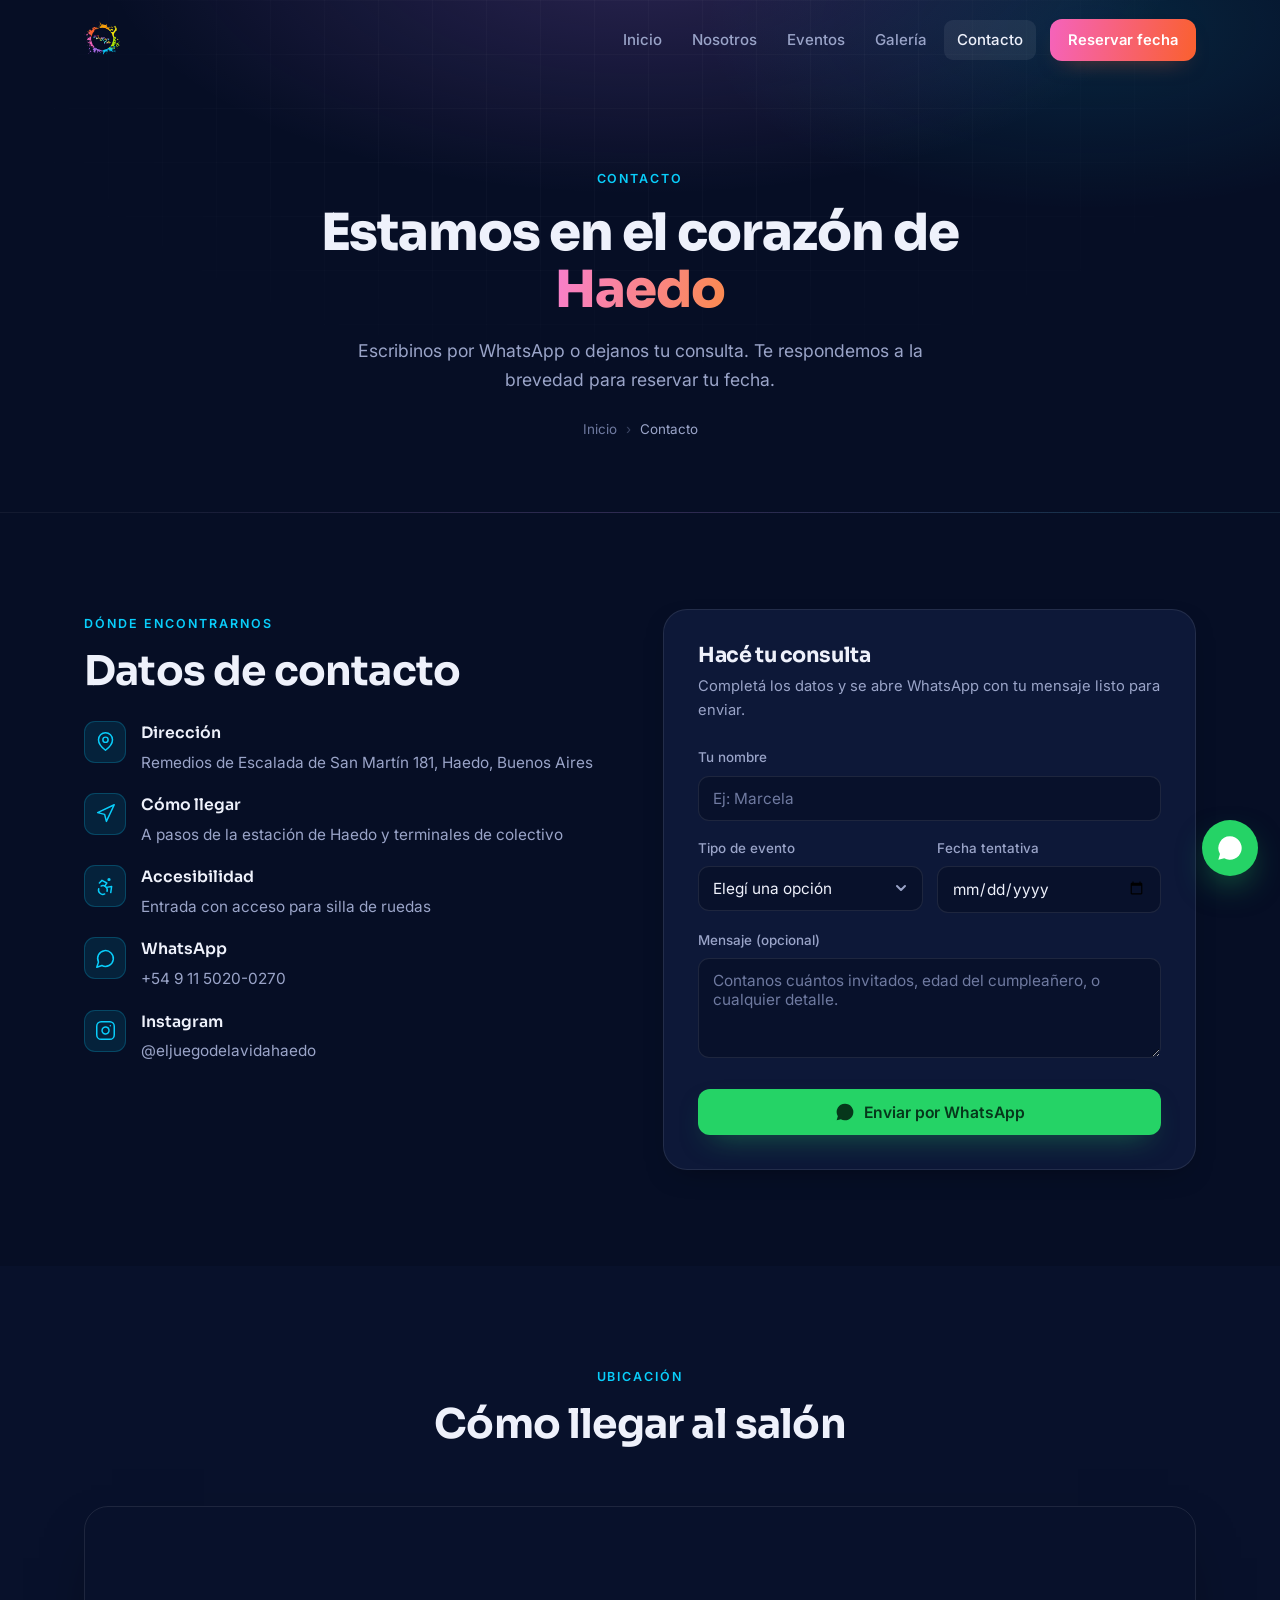
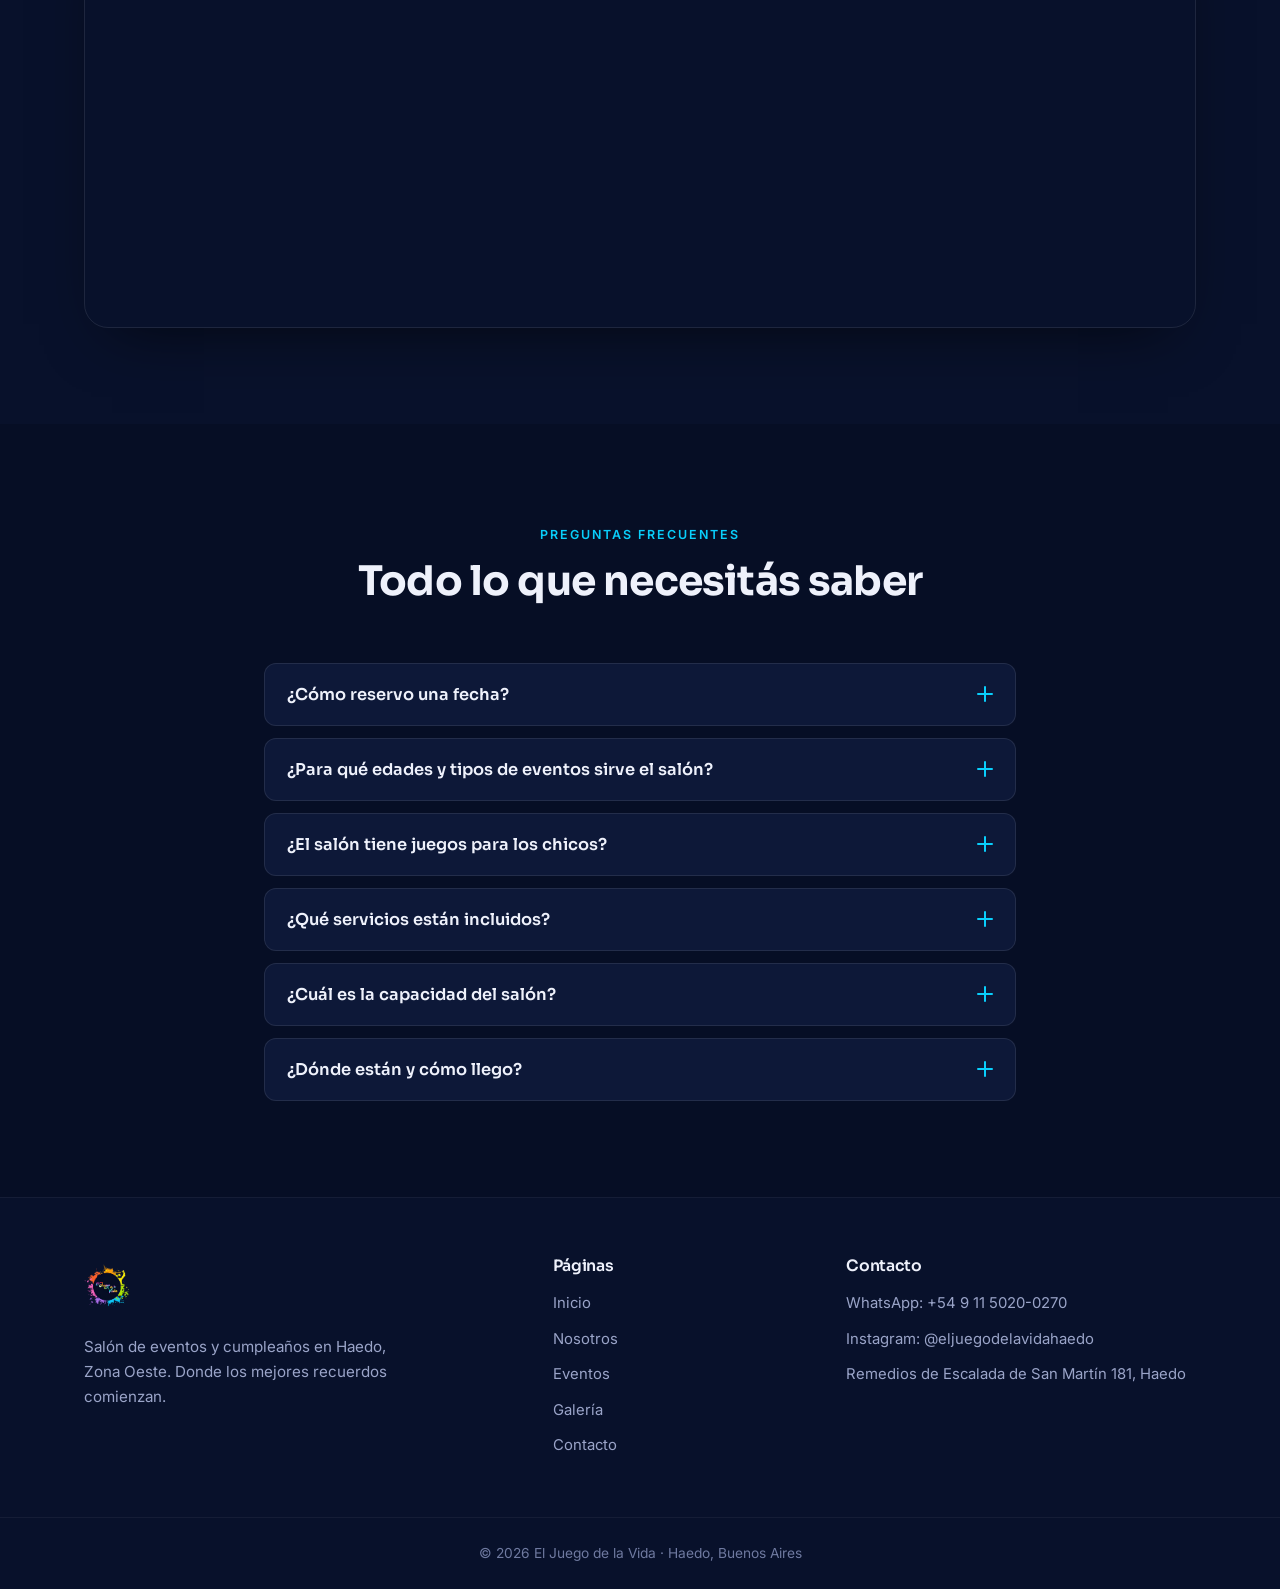
==== contacto.html @ a6a1ab63 "Convierte la landing en sitio multipagina (5 paginas) - index.html: Inicio con hero + teasers que en" ====
<!DOCTYPE html>
<html lang="es">
<head>
  <meta charset="UTF-8" />
  <meta name="viewport" content="width=device-width, initial-scale=1.0" />
  <title>Contacto y Ubicación | El Juego de la Vida — Haedo</title>

  <meta name="description" content="Contactá a El Juego de la Vida: Remedios de Escalada de San Martín 181, Haedo. Escribinos por WhatsApp al +54 9 11 5020-0270 y reservá tu fecha." />
  <meta name="robots" content="index, follow" />
  <meta name="theme-color" content="#060e25" />
  <link rel="canonical" href="https://eljuegodelavidahaedo.vercel.app/contacto.html" />

  <meta property="og:type" content="website" />
  <meta property="og:title" content="Contacto y Ubicación | El Juego de la Vida" />
  <meta property="og:description" content="Estamos en el corazón de Haedo. Escribinos por WhatsApp y reservá tu fecha." />
  <meta property="og:image" content="https://eljuegodelavidahaedo.vercel.app/assets/img/fiesta-oso-rosa.jpg" />
  <meta property="og:url" content="https://eljuegodelavidahaedo.vercel.app/contacto.html" />
  <meta property="og:locale" content="es_AR" />
  <meta property="og:site_name" content="El Juego de la Vida" />
  <meta name="twitter:card" content="summary_large_image" />

  <link rel="icon" type="image/png" href="assets/logo/logo.png" />
  <link rel="apple-touch-icon" href="assets/logo/logo.png" />

  <link rel="preconnect" href="https://fonts.googleapis.com" />
  <link rel="preconnect" href="https://fonts.gstatic.com" crossorigin />
  <link href="https://fonts.googleapis.com/css2?family=Sora:wght@500;600;700;800&family=Inter:wght@400;500;600;700&display=swap" rel="stylesheet" />

  <link rel="stylesheet" href="css/style.css" />
</head>
<body>

  <!-- ===== HEADER ===== -->
  <header class="site-header" id="header">
    <div class="container nav-wrap">
      <a href="index.html" class="brand" aria-label="El Juego de la Vida - Inicio">
        <img src="assets/logo/logo.png" alt="Logo El Juego de la Vida" class="brand-logo" />
      </a>
      <nav class="nav" id="nav" aria-label="Navegación principal">
        <a href="index.html" class="nav-link">Inicio</a>
        <a href="nosotros.html" class="nav-link">Nosotros</a>
        <a href="eventos.html" class="nav-link">Eventos</a>
        <a href="galeria.html" class="nav-link">Galería</a>
        <a href="contacto.html" class="nav-link active">Contacto</a>
        <a href="https://wa.me/5491150200270?text=Hola!%20Quiero%20consultar%20por%20una%20fecha%20en%20El%20Juego%20de%20la%20Vida"
           class="btn btn-nav" target="_blank" rel="noopener">Reservar fecha</a>
      </nav>
      <button class="nav-toggle" id="navToggle" aria-label="Abrir menú" aria-expanded="false">
        <span></span><span></span><span></span>
      </button>
    </div>
  </header>

  <!-- ===== PAGE HERO ===== -->
  <section class="page-hero">
    <div class="page-hero-inner reveal">
      <span class="section-eyebrow">Contacto</span>
      <h1>Estamos en el corazón de <span class="grad-text">Haedo</span></h1>
      <p>Escribinos por WhatsApp o dejanos tu consulta. Te respondemos a la brevedad para reservar tu fecha.</p>
      <nav class="breadcrumb" aria-label="Migas de pan">
        <a href="index.html">Inicio</a><span class="sep">›</span><span class="current">Contacto</span>
      </nav>
    </div>
  </section>

  <!-- ===== CONTACTO: INFO + FORM ===== -->
  <section class="section">
    <div class="container contact-grid">
      <div class="contact-info reveal">
        <span class="section-eyebrow">Dónde encontrarnos</span>
        <h2 class="section-title">Datos de contacto</h2>
        <ul class="loc-list" style="margin-top:26px;">
          <li>
            <span class="loc-ic"><svg viewBox="0 0 24 24" fill="none" stroke="currentColor" stroke-width="1.7" stroke-linecap="round" stroke-linejoin="round" aria-hidden="true"><path d="M20 10c0 6-8 12-8 12s-8-6-8-12a8 8 0 0 1 16 0Z"/><circle cx="12" cy="10" r="3"/></svg></span>
            <div><strong>Dirección</strong>Remedios de Escalada de San Martín 181, Haedo, Buenos Aires</div>
          </li>
          <li>
            <span class="loc-ic"><svg viewBox="0 0 24 24" fill="none" stroke="currentColor" stroke-width="1.7" stroke-linecap="round" stroke-linejoin="round" aria-hidden="true"><path d="M3 11 22 2l-9 19-2-8-8-2z"/></svg></span>
            <div><strong>Cómo llegar</strong>A pasos de la estación de Haedo y terminales de colectivo</div>
          </li>
          <li>
            <span class="loc-ic"><svg viewBox="0 0 24 24" fill="none" stroke="currentColor" stroke-width="1.7" stroke-linecap="round" stroke-linejoin="round" aria-hidden="true"><circle cx="16" cy="4" r="1"/><path d="m18 19 1-7-6 1"/><path d="m5 8 3-3 5.5 3-2.36 3.5"/><path d="M4.24 14.5a5 5 0 0 0 6.88 6M13.76 17.5a5 5 0 0 0-6.88-6"/></svg></span>
            <div><strong>Accesibilidad</strong>Entrada con acceso para silla de ruedas</div>
          </li>
          <li>
            <span class="loc-ic"><svg viewBox="0 0 24 24" fill="none" stroke="currentColor" stroke-width="1.7" stroke-linecap="round" stroke-linejoin="round" aria-hidden="true"><path d="M7.9 20A9 9 0 1 0 4 16.1L2 22Z"/></svg></span>
            <div><strong>WhatsApp</strong><a href="https://wa.me/5491150200270" target="_blank" rel="noopener" style="color:inherit;">+54 9 11 5020-0270</a></div>
          </li>
          <li>
            <span class="loc-ic"><svg viewBox="0 0 24 24" fill="none" stroke="currentColor" stroke-width="1.7" stroke-linecap="round" stroke-linejoin="round" aria-hidden="true"><rect width="20" height="20" x="2" y="2" rx="5"/><path d="M16 11.37A4 4 0 1 1 12.63 8 4 4 0 0 1 16 11.37z"/><line x1="17.5" x2="17.51" y1="6.5" y2="6.5"/></svg></span>
            <div><strong>Instagram</strong><a href="https://www.instagram.com/eljuegodelavidahaedo/" target="_blank" rel="noopener" style="color:inherit;">@eljuegodelavidahaedo</a></div>
          </li>
        </ul>
      </div>

      <div class="reveal" data-delay="120">
        <form class="contact-form" id="quickForm">
          <h3>Hacé tu consulta</h3>
          <p class="form-note">Completá los datos y se abre WhatsApp con tu mensaje listo para enviar.</p>
          <div class="field">
            <label for="cf-nombre">Tu nombre</label>
            <input type="text" id="cf-nombre" name="nombre" placeholder="Ej: Marcela" autocomplete="name" />
          </div>
          <div class="field-row">
            <div class="field">
              <label for="cf-evento">Tipo de evento</label>
              <select id="cf-evento" name="evento">
                <option value="">Elegí una opción</option>
                <option>Cumpleaños infantil</option>
                <option>Fiesta pre-adolescente</option>
                <option>15 / 18 años</option>
                <option>Bautismo / Comunión</option>
                <option>Cumple décadas / adultos</option>
                <option>Egresaditos / Despedida</option>
                <option>Casamiento / Agasajo</option>
                <option>Evento empresarial</option>
                <option>Otro</option>
              </select>
            </div>
            <div class="field">
              <label for="cf-fecha">Fecha tentativa</label>
              <input type="date" id="cf-fecha" name="fecha" />
            </div>
          </div>
          <div class="field">
            <label for="cf-msg">Mensaje (opcional)</label>
            <textarea id="cf-msg" name="mensaje" placeholder="Contanos cuántos invitados, edad del cumpleañero, o cualquier detalle."></textarea>
          </div>
          <button type="submit" class="btn btn-whatsapp">
            <svg viewBox="0 0 24 24" width="20" height="20" fill="currentColor" aria-hidden="true"><path d="M17.47 14.38c-.3-.15-1.75-.86-2.02-.96-.27-.1-.47-.15-.66.15-.2.3-.76.96-.93 1.16-.17.2-.34.22-.64.07-.3-.15-1.25-.46-2.38-1.47-.88-.78-1.47-1.75-1.64-2.05-.17-.3-.02-.46.13-.61.13-.13.3-.34.45-.51.15-.17.2-.3.3-.5.1-.2.05-.37-.02-.52-.08-.15-.66-1.6-.91-2.19-.24-.57-.48-.5-.66-.5-.17 0-.37-.02-.56-.02s-.52.07-.79.37c-.27.3-1.04 1.02-1.04 2.48s1.07 2.88 1.22 3.08c.15.2 2.1 3.2 5.08 4.49.71.31 1.26.49 1.69.62.71.23 1.36.2 1.87.12.57-.08 1.75-.71 2-1.4.25-.69.25-1.28.17-1.4-.07-.13-.27-.2-.57-.35zM12 2a10 10 0 0 0-8.6 15.06L2 22l5.05-1.32A10 10 0 1 0 12 2z"/></svg>
            Enviar por WhatsApp
          </button>
        </form>
      </div>
    </div>
  </section>

  <!-- ===== MAPA ===== -->
  <section class="section section-alt">
    <div class="container">
      <div class="section-head reveal">
        <span class="section-eyebrow">Ubicación</span>
        <h2 class="section-title">Cómo llegar al salón</h2>
      </div>
      <div class="loc-map reveal" data-delay="120">
        <iframe
          title="Ubicación de El Juego de la Vida en Haedo"
          src="https://www.google.com/maps?q=Remedios%20de%20Escalada%20de%20San%20Mart%C3%ADn%20181%2C%20Haedo%2C%20Buenos%20Aires&output=embed"
          loading="lazy" referrerpolicy="no-referrer-when-downgrade" allowfullscreen></iframe>
      </div>
    </div>
  </section>

  <!-- ===== FAQ ===== -->
  <section class="section" id="faq">
    <div class="container faq-wrap">
      <div class="section-head reveal">
        <span class="section-eyebrow">Preguntas frecuentes</span>
        <h2 class="section-title">Todo lo que necesitás saber</h2>
      </div>

      <div class="faq-list">
        <div class="faq-item reveal">
          <button class="faq-q" aria-expanded="false"><span>¿Cómo reservo una fecha?</span><i></i></button>
          <div class="faq-a"><p>Es muy simple: escribinos por WhatsApp y te contamos la disponibilidad. Apenas elegís la fecha, la dejamos reservada para tu evento.</p></div>
        </div>
        <div class="faq-item reveal">
          <button class="faq-q" aria-expanded="false"><span>¿Para qué edades y tipos de eventos sirve el salón?</span><i></i></button>
          <div class="faq-a"><p>Hacemos cumpleaños infantiles, fiestas pre-adolescentes, 15 y 18 años, bautismos, comuniones, cumple décadas, agasajos, despedidas, egresaditos, casamientos y hasta reuniones empresariales. Hay un festejo para cada edad.</p></div>
        </div>
        <div class="faq-item reveal">
          <button class="faq-q" aria-expanded="false"><span>¿El salón tiene juegos para los chicos?</span><i></i></button>
          <div class="faq-a"><p>¡Sí! Contamos con un espacio ambientado con luces y juegos para que los chicos se diviertan durante todo el festejo.</p></div>
        </div>
        <div class="faq-item reveal">
          <button class="faq-q" aria-expanded="false"><span>¿Qué servicios están incluidos?</span><i></i></button>
          <div class="faq-a"><p>El salón ambientado, el espacio de juegos y la atención de nuestro equipo durante el evento. Para conocer los detalles y opciones de cada festejo, consultanos por WhatsApp y armamos una propuesta a tu medida.</p></div>
        </div>
        <div class="faq-item reveal">
          <button class="faq-q" aria-expanded="false"><span>¿Cuál es la capacidad del salón?</span><i></i></button>
          <div class="faq-a"><p>Tenemos espacio para distintos tamaños de evento, desde festejos íntimos hasta celebraciones más grandes. Contanos cuántos invitados pensás y te confirmamos la mejor opción.</p></div>
        </div>
        <div class="faq-item reveal">
          <button class="faq-q" aria-expanded="false"><span>¿Dónde están y cómo llego?</span><i></i></button>
          <div class="faq-a"><p>Estamos en Remedios de Escalada de San Martín 181, Haedo. A pocas cuadras de la estación de tren y terminales de colectivo, con acceso para silla de ruedas.</p></div>
        </div>
      </div>
    </div>
  </section>

  <!-- ===== FOOTER ===== -->
  <footer class="site-footer">
    <div class="container footer-grid">
      <div class="footer-brand">
        <img src="assets/logo/logo.png" alt="El Juego de la Vida" />
        <p>Salón de eventos y cumpleaños en Haedo, Zona Oeste. Donde los mejores recuerdos comienzan.</p>
      </div>
      <div class="footer-col">
        <h4>Páginas</h4>
        <a href="index.html">Inicio</a>
        <a href="nosotros.html">Nosotros</a>
        <a href="eventos.html">Eventos</a>
        <a href="galeria.html">Galería</a>
        <a href="contacto.html">Contacto</a>
      </div>
      <div class="footer-col">
        <h4>Contacto</h4>
        <a href="https://wa.me/5491150200270" target="_blank" rel="noopener">WhatsApp: +54 9 11 5020-0270</a>
        <a href="https://www.instagram.com/eljuegodelavidahaedo/" target="_blank" rel="noopener">Instagram: @eljuegodelavidahaedo</a>
        <span>Remedios de Escalada de San Martín 181, Haedo</span>
      </div>
    </div>
    <div class="footer-bottom">
      <p>© <span id="year"></span> El Juego de la Vida · Haedo, Buenos Aires</p>
    </div>
  </footer>

  <a href="https://wa.me/5491150200270?text=Hola!%20Quiero%20consultar%20por%20El%20Juego%20de%20la%20Vida"
     class="wa-float" target="_blank" rel="noopener" aria-label="Chatear por WhatsApp">
    <svg viewBox="0 0 24 24" width="28" height="28" fill="currentColor" aria-hidden="true"><path d="M17.47 14.38c-.3-.15-1.75-.86-2.02-.96-.27-.1-.47-.15-.66.15-.2.3-.76.96-.93 1.16-.17.2-.34.22-.64.07-.3-.15-1.25-.46-2.38-1.47-.88-.78-1.47-1.75-1.64-2.05-.17-.3-.02-.46.13-.61.13-.13.3-.34.45-.51.15-.17.2-.3.3-.5.1-.2.05-.37-.02-.52-.08-.15-.66-1.6-.91-2.19-.24-.57-.48-.5-.66-.5-.17 0-.37-.02-.56-.02s-.52.07-.79.37c-.27.3-1.04 1.02-1.04 2.48s1.07 2.88 1.22 3.08c.15.2 2.1 3.2 5.08 4.49.71.31 1.26.49 1.69.62.71.23 1.36.2 1.87.12.57-.08 1.75-.71 2-1.4.25-.69.25-1.28.17-1.4-.07-.13-.27-.2-.57-.35zM12 2a10 10 0 0 0-8.6 15.06L2 22l5.05-1.32A10 10 0 1 0 12 2z"/></svg>
  </a>

  <div class="sticky-cta">
    <a href="https://wa.me/5491150200270?text=Hola!%20Quiero%20consultar%20por%20una%20fecha" class="btn btn-outline" target="_blank" rel="noopener">Consultar</a>
    <a href="https://wa.me/5491150200270?text=Hola!%20Quiero%20reservar%20una%20fecha" class="btn btn-primary" target="_blank" rel="noopener">Reservar fecha</a>
  </div>

  <script src="js/script.js"></script>
</body>
</html>
---- css/style.css ----
/* ===================================================================
   EL JUEGO DE LA VIDA — Salón de Eventos Haedo
   Design system: dark premium · acentos de color con criterio
   Tipografía: Sora (titulares) + Inter (texto)
   =================================================================== */

:root {
  /* Base */
  --bg:        #060e25;
  --bg-2:      #08112b;
  --bg-3:      #0b1736;
  --surface:   #0d1838;
  --surface-2: #111f44;
  --line:      rgba(255,255,255,.09);
  --line-2:    rgba(255,255,255,.05);

  /* Accents (paleta de marca) */
  --purple: #ab6fea;
  --orange: #fa602e;
  --cyan:   #09cefb;
  --yellow: #f3e418;
  --pink:   #f563bc;
  --green:  #a4e603;

  /* Text */
  --text:    #eef1fb;
  --muted:   #9aa4c8;
  --muted-2: #6f7aa0;

  /* Gradientes (usados con criterio, sólo en acentos clave) */
  --grad-primary: linear-gradient(100deg, #f563bc 0%, #fa602e 100%);
  --grad-text:    linear-gradient(100deg, #f87fce, #fa8a4e);
  --grad-cool:    linear-gradient(135deg, #1a2a5e, #0d1838);

  --radius:    16px;
  --radius-lg: 24px;
  --radius-sm: 12px;
  --shadow:    0 24px 60px -28px rgba(0,0,0,.7);
  --shadow-sm: 0 10px 30px -16px rgba(0,0,0,.55);
  --maxw: 1160px;
  --ease: cubic-bezier(.16,1,.3,1);

  --font-head: "Sora", system-ui, sans-serif;
  --font-body: "Inter", system-ui, -apple-system, sans-serif;
}

* { margin:0; padding:0; box-sizing:border-box; }

html { scroll-behavior:smooth; scroll-padding-top:84px; -webkit-text-size-adjust:100%; }

body {
  font-family: var(--font-body);
  background: var(--bg);
  color: var(--text);
  line-height: 1.65;
  overflow-x: hidden;
  -webkit-font-smoothing: antialiased;
  text-rendering: optimizeLegibility;
}

img { max-width:100%; display:block; }
a { text-decoration:none; color:inherit; }
ul { list-style:none; }
svg { display:block; }

.container { width:100%; max-width:var(--maxw); margin:0 auto; padding:0 24px; }

/* ---------- Typography ---------- */
h1,h2,h3,h4 { font-family: var(--font-head); line-height:1.12; font-weight:700; letter-spacing:-.02em; }

.grad-text {
  background: var(--grad-text);
  -webkit-background-clip: text;
  background-clip: text;
  -webkit-text-fill-color: transparent;
  color: transparent;
}

.section-title { font-size: clamp(1.7rem, 4vw, 2.55rem); font-weight:700; }
.section-eyebrow {
  display:inline-block;
  font-weight:600; font-size:.78rem; letter-spacing:.16em; text-transform:uppercase;
  color: var(--cyan);
  margin-bottom:14px;
}
.section-lead { color:var(--muted); max-width:580px; margin:16px auto 0; font-size:1.05rem; }

/* Iconos genéricos */
.ico { width:19px; height:19px; }

/* ---------- Buttons ---------- */
.btn {
  display:inline-flex; align-items:center; justify-content:center; gap:9px;
  font-family:var(--font-body); font-weight:600; font-size:.98rem;
  padding:13px 24px; border-radius:12px; border:none; cursor:pointer;
  transition: transform .35s var(--ease), box-shadow .35s var(--ease), background .3s, border-color .3s, color .3s;
  white-space:nowrap;
}
.btn:active { transform: translateY(0) scale(.985); }

.btn-primary {
  background: var(--grad-primary);
  color:#fff; font-weight:600;
  box-shadow: 0 12px 30px -12px rgba(250,96,46,.55);
}
.btn-primary:hover { transform: translateY(-3px); box-shadow: 0 18px 40px -12px rgba(250,96,46,.65); }

.btn-whatsapp {
  background:#25D366; color:#06371b; font-weight:600;
  box-shadow: 0 12px 30px -14px rgba(37,211,102,.55);
}
.btn-whatsapp:hover { transform: translateY(-3px); box-shadow:0 18px 40px -12px rgba(37,211,102,.6); }

.btn-outline {
  background: rgba(255,255,255,.03); color:var(--text);
  border:1px solid var(--line);
}
.btn-outline:hover { border-color:var(--cyan); color:var(--cyan); }

.btn-nav { padding:9px 18px; background:var(--grad-primary); color:#fff; font-weight:600; font-size:.92rem; box-shadow:0 10px 24px -14px rgba(250,96,46,.6); }
.btn-nav:hover { transform: translateY(-2px); }
.btn-lg { padding:16px 32px; font-size:1.05rem; border-radius:13px; }
.btn-sm { padding:10px 18px; font-size:.88rem; }

/* ---------- Header ---------- */
.site-header {
  position:fixed; top:0; left:0; right:0; z-index:100;
  transition: background .4s var(--ease), box-shadow .4s var(--ease), border-color .4s, padding .4s var(--ease);
  padding:16px 0;
  border-bottom:1px solid transparent;
}
.site-header.scrolled {
  background: rgba(6,14,37,.78);
  backdrop-filter: blur(16px);
  -webkit-backdrop-filter: blur(16px);
  box-shadow: 0 8px 30px -16px rgba(0,0,0,.6);
  border-bottom:1px solid var(--line-2);
  padding:11px 0;
}
.nav-wrap { display:flex; align-items:center; justify-content:space-between; gap:20px; }
.brand-logo { height:48px; width:auto; transition: transform .4s var(--ease); }
.brand:hover .brand-logo { transform: scale(1.04); }

.nav { display:flex; align-items:center; gap:4px; }
.nav-link {
  padding:8px 13px; font-weight:500; font-size:.94rem; color:var(--muted);
  border-radius:9px; transition: color .25s, background .25s;
}
.nav-link:hover { color:var(--text); background: rgba(255,255,255,.05); }
.nav .btn-nav { margin-left:10px; }

.nav-toggle { display:none; flex-direction:column; gap:5px; background:none; border:none; cursor:pointer; padding:8px; z-index:120; }
.nav-toggle span { width:25px; height:2.5px; background:var(--text); border-radius:3px; transition:.35s var(--ease); }
.nav-toggle.active span:nth-child(1){ transform:translateY(7.5px) rotate(45deg); }
.nav-toggle.active span:nth-child(2){ opacity:0; }
.nav-toggle.active span:nth-child(3){ transform:translateY(-7.5px) rotate(-45deg); }

/* ---------- Hero ---------- */
.hero { position:relative; padding:150px 0 90px; overflow:hidden; }
.hero-bg { position:absolute; inset:0; z-index:0; pointer-events:none; }

.orb { position:absolute; border-radius:50%; filter:blur(90px); }
.orb-1 { width:480px; height:480px; background:rgba(171,111,234,.30); top:-120px; left:-120px; }
.orb-2 { width:420px; height:420px; background:rgba(9,206,251,.20); bottom:-160px; right:-100px; }
.orb-3 { width:340px; height:340px; background:rgba(245,99,188,.14); top:34%; right:32%; }
.hero-grid {
  position:absolute; inset:0;
  background-image:
    linear-gradient(rgba(255,255,255,.025) 1px, transparent 1px),
    linear-gradient(90deg, rgba(255,255,255,.025) 1px, transparent 1px);
  background-size: 54px 54px;
  mask-image: radial-gradient(ellipse 80% 70% at 50% 35%, #000 40%, transparent 78%);
  -webkit-mask-image: radial-gradient(ellipse 80% 70% at 50% 35%, #000 40%, transparent 78%);
}

.hero-inner {
  position:relative; z-index:1;
  display:grid; grid-template-columns: 1.05fr .95fr; gap:54px; align-items:center;
}
.eyebrow {
  display:inline-flex; align-items:center; gap:9px; padding:7px 15px; border-radius:999px;
  background: rgba(255,255,255,.04); border:1px solid var(--line);
  font-size:.82rem; font-weight:500; color:var(--muted); margin-bottom:26px;
}
.eyebrow .dot { width:7px; height:7px; border-radius:50%; background:var(--green); box-shadow:0 0 10px var(--green); }
.hero-title { font-size: clamp(2.4rem, 5.6vw, 3.85rem); font-weight:800; line-height:1.06; }
.hero-sub { color:var(--muted); font-size:1.1rem; margin:24px 0 34px; max-width:500px; }

.hero-cta { display:flex; flex-wrap:wrap; gap:13px; }
.hero-cta.center { justify-content:center; }

.trust-row { display:flex; align-items:center; gap:22px; margin-top:40px; }
.trust-row li:not(.trust-sep) { display:flex; flex-direction:column; line-height:1.25; }
.trust-row strong { font-family:var(--font-head); font-weight:700; font-size:1.25rem; color:var(--text); }
.trust-row span { font-size:.82rem; color:var(--muted-2); }
.trust-sep { width:1px; height:30px; background:var(--line); }

/* Hero media */
.hero-media { position:relative; }
.hero-card {
  position:relative; border-radius:var(--radius-lg); overflow:hidden;
  border:1px solid var(--line);
  box-shadow: 0 40px 80px -30px rgba(0,0,0,.8), 0 0 0 1px rgba(255,255,255,.02);
}
.hero-card img { width:100%; height:520px; object-fit:cover; }
.hero-card::after {
  content:""; position:absolute; inset:0;
  background: linear-gradient(to top, rgba(6,14,37,.82) 2%, rgba(6,14,37,.15) 30%, transparent 55%);
}
.hero-rating {
  position:absolute; bottom:18px; left:18px; right:18px; z-index:2;
  display:flex; flex-direction:column; gap:6px;
  background: rgba(11,23,54,.55); backdrop-filter:blur(12px); -webkit-backdrop-filter:blur(12px);
  border:1px solid rgba(255,255,255,.12); border-radius:14px; padding:13px 16px;
}
.hero-stars { display:flex; gap:3px; }
.hero-stars svg { width:16px; height:16px; color:var(--yellow); }
.hero-rating span { font-size:.85rem; font-weight:500; color:var(--text); }

.scroll-cue {
  position:absolute; bottom:26px; left:50%; transform:translateX(-50%); z-index:2;
  width:24px; height:40px; border:1.5px solid var(--line); border-radius:14px;
  display:flex; justify-content:center; padding-top:7px;
}
.scroll-cue span { width:3px; height:8px; background:var(--cyan); border-radius:3px; animation: scrolldot 1.8s var(--ease) infinite; }
@keyframes scrolldot { 0%{ transform:translateY(0); opacity:1;} 70%{ transform:translateY(13px); opacity:0;} 100%{opacity:0;} }

/* ---------- Marquee ---------- */
.marquee { overflow:hidden; padding:18px 0; background:var(--bg-2); border-block:1px solid var(--line-2); }
.marquee-track { display:flex; white-space:nowrap; animation: scrollx 40s linear infinite; }
.marquee-track span {
  display:inline-flex; align-items:center;
  font-family:var(--font-head); font-weight:500; font-size:.92rem; letter-spacing:.04em;
  text-transform:uppercase; color:var(--muted);
}
.marquee-track i { display:inline-block; width:5px; height:5px; border-radius:50%; background:var(--cyan); opacity:.5; margin:0 22px; }
@keyframes scrollx { from{ transform:translateX(0);} to{ transform:translateX(-50%);} }

/* ---------- Sections ---------- */
.section { padding:96px 0; position:relative; }
.section-alt { background:var(--bg-2); }
.section-head { text-align:center; max-width:680px; margin:0 auto 58px; }

/* ---------- Nosotros ---------- */
.about-grid { display:grid; grid-template-columns: .92fr 1.08fr; gap:60px; align-items:center; }
.about-media { position:relative; }
.about-media img {
  width:100%; border-radius:var(--radius-lg); box-shadow:var(--shadow);
  border:1px solid var(--line);
}
.about-text p { color:var(--muted); margin-bottom:16px; font-size:1.02rem; }
.about-text .section-title { margin-bottom:20px; }
.about-list { margin:26px 0 30px; display:grid; gap:13px; }
.about-list li { display:flex; align-items:flex-start; gap:11px; font-weight:400; color:var(--text); font-size:.98rem; }
.check { flex-shrink:0; width:20px; height:20px; border-radius:50%; margin-top:2px; position:relative; background:rgba(164,230,3,.14); box-shadow: inset 0 0 0 1px rgba(164,230,3,.4); }
.check::after { content:""; position:absolute; left:6.5px; top:4px; width:4px; height:8px; border:solid var(--green); border-width:0 2px 2px 0; transform:rotate(45deg); }

/* ---------- Tarjetas base (experiencia / diferenciales) ---------- */
.exp-grid { display:grid; grid-template-columns: repeat(4,1fr); gap:22px; }
.exp-card, .diff-card {
  background:var(--surface); border:1px solid var(--line); border-radius:var(--radius);
  padding:32px 26px; transition: transform .4s var(--ease), border-color .4s, box-shadow .4s;
}
.exp-card:hover, .diff-card:hover {
  transform: translateY(-6px);
  border-color: color-mix(in srgb, var(--c, var(--purple)) 45%, var(--line));
  box-shadow: var(--shadow-sm);
}
.exp-icon, .diff-icon {
  display:inline-grid; place-items:center; width:54px; height:54px; border-radius:14px;
  margin-bottom:20px;
  color: var(--c, var(--cyan));
  background: color-mix(in srgb, var(--c, var(--cyan)) 12%, transparent);
  box-shadow: inset 0 0 0 1px color-mix(in srgb, var(--c, var(--cyan)) 28%, transparent);
}
.exp-icon svg, .diff-icon svg { width:26px; height:26px; }
.exp-card h3, .diff-card h3 { font-size:1.12rem; margin-bottom:9px; font-weight:600; }
.exp-card p, .diff-card p { color:var(--muted); font-size:.94rem; }

.diff-grid { display:grid; grid-template-columns: repeat(3,1fr); gap:22px; }
.diff-icon { --c: var(--purple); }

/* ---------- Galería ---------- */
.gallery { display:grid; grid-template-columns: repeat(4,1fr); grid-auto-rows: 232px; gap:18px; }
.gallery-item {
  position:relative; border-radius:var(--radius); overflow:hidden; cursor:pointer;
  border:1px solid var(--line); box-shadow:var(--shadow-sm);
}
.gallery-lg { grid-column: span 2; grid-row: span 2; }
.gallery-item img { width:100%; height:100%; object-fit:cover; transition: transform .7s var(--ease); }
.gallery-item:hover img { transform: scale(1.06); }
.gallery-item figcaption {
  position:absolute; inset:auto 0 0 0; padding:34px 20px 18px;
  background: linear-gradient(to top, rgba(6,14,37,.9), transparent);
  font-weight:500; font-size:.95rem; transform: translateY(6px); opacity:0; transition:.4s var(--ease);
}
.gallery-item:hover figcaption { transform: translateY(0); opacity:1; }

.gallery-text {
  display:grid; place-items:center; grid-column: span 2; cursor:default;
  background: var(--grad-cool); border:1px solid var(--line);
}
.gallery-cta { text-align:center; padding:28px; }
.gallery-cta-icon { display:inline-grid; place-items:center; width:54px; height:54px; border-radius:50%; margin-bottom:14px; color:var(--pink); background:rgba(245,99,188,.12); box-shadow:inset 0 0 0 1px rgba(245,99,188,.3); }
.gallery-cta-icon svg { width:26px; height:26px; }
.gallery-cta p { font-weight:500; margin-bottom:18px; color:var(--text); }

/* ---------- Eventos ---------- */
.events-grid { display:grid; grid-template-columns: repeat(4,1fr); gap:20px; }
.event-card {
  position:relative; background:var(--surface); border:1px solid var(--line);
  border-radius:var(--radius); padding:30px 24px; overflow:hidden;
  transition: transform .4s var(--ease), box-shadow .4s, border-color .4s;
}
.event-card::before {
  content:""; position:absolute; top:0; left:0; right:0; height:3px; background:var(--c);
  transform: scaleX(0); transform-origin:left; transition: transform .4s var(--ease);
}
.event-card:hover { transform:translateY(-5px); box-shadow: var(--shadow-sm); border-color: color-mix(in srgb, var(--c) 40%, var(--line)); }
.event-card:hover::before { transform: scaleX(1); }
.event-icon { display:inline-grid; place-items:center; width:48px; height:48px; border-radius:12px; margin-bottom:16px; color:var(--c); background: color-mix(in srgb, var(--c) 12%, transparent); box-shadow: inset 0 0 0 1px color-mix(in srgb, var(--c) 26%, transparent); }
.event-icon svg { width:24px; height:24px; }
.event-card h3 { font-size:1.06rem; margin-bottom:7px; font-weight:600; }
.event-card p { color:var(--muted); font-size:.9rem; }

/* ---------- CTA intermedio ---------- */
.cta-mid { position:relative; padding:84px 0; text-align:center; overflow:hidden;
  background:
    radial-gradient(ellipse 60% 100% at 50% 0%, rgba(171,111,234,.16), transparent 70%),
    var(--bg-3);
  border-block:1px solid var(--line-2);
}
.cta-mid-inner { position:relative; z-index:1; max-width:640px; }
.cta-mid h2 { font-size: clamp(1.7rem,4vw,2.5rem); font-weight:700; }
.cta-mid p { color: var(--muted); font-size:1.08rem; margin:16px 0 30px; }

/* ---------- Testimonios ---------- */
.testi-grid { display:grid; grid-template-columns: repeat(3,1fr); gap:22px; }
.testi-card {
  background:var(--surface); border:1px solid var(--line); border-radius:var(--radius);
  padding:32px 28px; transition: transform .4s var(--ease), border-color .4s;
}
.testi-card:hover { transform: translateY(-5px); border-color:var(--line); }
.stars { display:flex; gap:3px; margin-bottom:16px; }
.stars svg { width:17px; height:17px; color:var(--yellow); }
.testi-card p { color:var(--text); margin-bottom:22px; font-size:1rem; line-height:1.7; }
.testi-card footer { display:flex; align-items:center; gap:12px; font-weight:500; color:var(--muted); font-size:.92rem; }
.testi-avatar {
  display:grid; place-items:center; width:42px; height:42px; border-radius:50%; flex-shrink:0;
  background: rgba(255,255,255,.06); border:1px solid var(--line);
  color:var(--text); font-family:var(--font-head); font-weight:600; font-size:.85rem;
}

/* ---------- FAQ ---------- */
.faq-wrap { max-width:800px; }
.faq-list { display:grid; gap:12px; }
.faq-item { background:var(--surface); border:1px solid var(--line); border-radius:var(--radius-sm); overflow:hidden; transition:border-color .3s; }
.faq-item.open { border-color: color-mix(in srgb, var(--cyan) 35%, var(--line)); }
.faq-q {
  width:100%; display:flex; align-items:center; justify-content:space-between; gap:16px;
  background:none; border:none; cursor:pointer; padding:20px 22px;
  font-family:var(--font-head); font-weight:600; font-size:1.02rem; color:var(--text); text-align:left;
}
.faq-q i { position:relative; width:16px; height:16px; flex-shrink:0; }
.faq-q i::before, .faq-q i::after {
  content:""; position:absolute; background:var(--cyan); border-radius:2px; transition: transform .35s var(--ease), opacity .35s;
}
.faq-q i::before { top:7px; left:0; width:16px; height:2px; }
.faq-q i::after  { top:0; left:7px; width:2px; height:16px; }
.faq-item.open .faq-q i::after { transform: rotate(90deg); opacity:0; }
.faq-a { max-height:0; overflow:hidden; transition: max-height .45s var(--ease); }
.faq-a p { padding:0 22px 20px; color:var(--muted); font-size:.97rem; }

/* ---------- Ubicación ---------- */
.loc-grid { display:grid; grid-template-columns: 1fr 1.1fr; gap:50px; align-items:center; }
.loc-list { display:grid; gap:18px; margin:28px 0 32px; }
.loc-list li { display:flex; gap:15px; align-items:flex-start; }
.loc-ic { flex-shrink:0; display:grid; place-items:center; width:42px; height:42px; border-radius:11px; color:var(--cyan); background:rgba(9,206,251,.1); box-shadow:inset 0 0 0 1px rgba(9,206,251,.22); }
.loc-ic svg { width:21px; height:21px; }
.loc-list div { display:flex; flex-direction:column; color:var(--muted); font-size:.96rem; }
.loc-list strong { color:var(--text); font-family:var(--font-head); font-weight:600; margin-bottom:3px; font-size:.98rem; }
.loc-map { border-radius:var(--radius-lg); overflow:hidden; border:1px solid var(--line); box-shadow:var(--shadow); }
.loc-map iframe { width:100%; height:420px; border:0; display:block; }

/* ---------- CTA Final ---------- */
.cta-final { padding:100px 0; text-align:center; position:relative;
  background: radial-gradient(ellipse 70% 80% at 50% 0%, rgba(245,99,188,.10), transparent 65%), var(--bg); }
.cta-final-inner { max-width:660px; }
.cta-final-logo { height:84px; width:auto; margin:0 auto 22px; }
.cta-final h2 { font-size: clamp(1.9rem,4.6vw,2.7rem); font-weight:700; }
.cta-final p { color:var(--muted); font-size:1.08rem; margin:16px 0 32px; }

/* ---------- Footer ---------- */
.site-footer { background:var(--bg-2); border-top:1px solid var(--line-2); padding:60px 0 0; }
.footer-grid { display:grid; grid-template-columns: 1.7fr 1fr 1.4fr; gap:44px; }
.footer-brand img { height:60px; margin-bottom:16px; }
.footer-brand p { color:var(--muted); font-size:.95rem; max-width:320px; }
.footer-col h4 { font-size:.98rem; margin-bottom:16px; font-weight:600; }
.footer-col a, .footer-col span { display:block; color:var(--muted); font-size:.93rem; margin-bottom:11px; transition: color .25s; }
.footer-col a:hover { color:var(--cyan); }
.footer-bottom { border-top:1px solid var(--line-2); margin-top:48px; padding:24px 0; text-align:center; }
.footer-bottom p { color:var(--muted-2); font-size:.86rem; }

/* ---------- WhatsApp flotante ---------- */
.wa-float {
  position:fixed; bottom:24px; right:22px; z-index:90;
  width:56px; height:56px; border-radius:50%; background:#25D366; color:#fff;
  display:grid; place-items:center;
  box-shadow: 0 14px 34px -10px rgba(37,211,102,.55);
  transition: transform .35s var(--ease), box-shadow .35s var(--ease);
}
.wa-float::after {
  content:""; position:absolute; inset:0; border-radius:50%;
  box-shadow:0 0 0 0 rgba(37,211,102,.4); animation: pulse 3s var(--ease) infinite;
}
.wa-float:hover { transform: scale(1.07); box-shadow:0 18px 40px -10px rgba(37,211,102,.65); }
@keyframes pulse {
  0% { box-shadow: 0 0 0 0 rgba(37,211,102,.35); }
  60% { box-shadow: 0 0 0 14px rgba(37,211,102,0); }
  100% { box-shadow: 0 0 0 0 rgba(37,211,102,0); }
}

/* ---------- Sticky CTA mobile ---------- */
.sticky-cta {
  position:fixed; bottom:0; left:0; right:0; z-index:95;
  display:none; gap:10px; padding:12px 14px;
  background: rgba(6,14,37,.9); backdrop-filter: blur(14px); -webkit-backdrop-filter: blur(14px);
  border-top:1px solid var(--line);
}
.sticky-cta .btn { flex:1; padding:13px 10px; font-size:.95rem; }

/* ---------- Lightbox ---------- */
.lightbox {
  position:fixed; inset:0; z-index:200; background:rgba(3,7,20,.92); backdrop-filter:blur(4px);
  display:flex; align-items:center; justify-content:center; padding:24px;
  opacity:0; visibility:hidden; transition: opacity .35s var(--ease), visibility .35s;
}
.lightbox.open { opacity:1; visibility:visible; }
.lightbox-content { max-width:90vw; max-height:88vh; text-align:center; transform:scale(.97); transition:transform .35s var(--ease); }
.lightbox.open .lightbox-content { transform:scale(1); }
.lightbox-content img { max-width:100%; max-height:80vh; border-radius:var(--radius); box-shadow:var(--shadow); }
.lightbox-content figcaption { color:var(--text); margin-top:14px; font-weight:500; font-family:var(--font-head); }
.lightbox-close {
  position:absolute; top:18px; right:24px; background:none; border:none;
  color:#fff; font-size:2.4rem; line-height:1; cursor:pointer; opacity:.75; transition:.3s var(--ease);
}
.lightbox-close:hover { opacity:1; transform: rotate(90deg); }

/* ---------- Reveal animations (suaves) ---------- */
.reveal { opacity:0; transform: translateY(26px); transition: opacity .8s var(--ease), transform .8s var(--ease); }
.reveal.visible { opacity:1; transform: translateY(0); }

@media (prefers-reduced-motion: reduce) {
  *, *::before, *::after { animation: none !important; transition: none !important; scroll-behavior:auto; }
  .reveal { opacity:1; transform:none; }
}

/* ===================================================================
   RESPONSIVE
   =================================================================== */
@media (max-width: 980px) {
  .hero-inner { grid-template-columns:1fr; gap:46px; text-align:center; }
  .hero-sub { margin-left:auto; margin-right:auto; }
  .hero-cta, .trust-row { justify-content:center; }
  .hero-media { max-width:500px; margin:0 auto; }
  .about-grid, .loc-grid { grid-template-columns:1fr; gap:38px; }
  .about-text { text-align:center; }
  .about-list { text-align:left; max-width:420px; margin-inline:auto; }
  .exp-grid, .events-grid { grid-template-columns: repeat(2,1fr); }
  .diff-grid, .testi-grid { grid-template-columns: repeat(2,1fr); }
  .footer-grid { grid-template-columns: 1fr 1fr; }
  .footer-brand { grid-column: 1 / -1; }
}

@media (max-width: 760px) {
  /* Mobile nav */
  .nav {
    position:fixed; inset:0 0 0 auto; width:min(84%, 330px);
    flex-direction:column; align-items:stretch; justify-content:flex-start;
    gap:4px; padding:92px 24px 30px;
    background: var(--bg-2); border-left:1px solid var(--line);
    transform: translateX(100%); transition: transform .4s var(--ease);
    box-shadow: -24px 0 60px -24px rgba(0,0,0,.7);
  }
  .nav.open { transform: translateX(0); }
  .nav-link { padding:14px 16px; font-size:1.05rem; border-bottom:1px solid var(--line-2); border-radius:0; }
  .nav .btn-nav { margin:16px 0 0; text-align:center; }
  .nav-toggle { display:flex; }

  .section { padding:70px 0; }
  .hero { padding:124px 0 70px; }
  .hero-card img { height:380px; }
  .section-head { margin-bottom:42px; }

  .gallery { grid-template-columns:1fr 1fr; grid-auto-rows:172px; }
  .gallery-lg { grid-column: span 2; grid-row: span 1; }
  .gallery-text { grid-column: span 2; min-height:200px; }

  .sticky-cta { display:flex; }
  .wa-float { bottom:80px; }
}

@media (max-width: 480px) {
  .container { padding:0 18px; }
  .exp-grid, .events-grid, .diff-grid, .testi-grid { grid-template-columns:1fr; }
  .footer-grid { grid-template-columns:1fr; text-align:center; }
  .footer-brand p { margin-inline:auto; }
  .hero-title { font-size: clamp(2.05rem, 8.5vw, 2.7rem); }
  .hero-cta .btn, .cta-final .btn { width:100%; }
  .trust-row { gap:14px; }
  .trust-row strong { font-size:1.1rem; }
  .gallery { grid-template-columns:1fr; grid-auto-rows:200px; }
  .gallery-lg, .gallery-text { grid-column: span 1; }
}

/* ===================================================================
   PÁGINAS INTERNAS (sitio multipágina)
   =================================================================== */
.nav-link.active { color:var(--text); background:rgba(255,255,255,.07); }

.page-hero {
  position:relative; overflow:hidden; text-align:center;
  padding:164px 0 72px;
  background:
    radial-gradient(ellipse 70% 80% at 50% -10%, rgba(171,111,234,.22), transparent 60%),
    radial-gradient(ellipse 50% 60% at 85% 5%, rgba(9,206,251,.12), transparent 60%),
    var(--bg);
  border-bottom:1px solid var(--line-2);
}
.page-hero::before {
  content:""; position:absolute; inset:0; pointer-events:none;
  background-image:
    linear-gradient(rgba(255,255,255,.022) 1px, transparent 1px),
    linear-gradient(90deg, rgba(255,255,255,.022) 1px, transparent 1px);
  background-size:54px 54px;
  mask-image: radial-gradient(ellipse 70% 80% at 50% 20%, #000 30%, transparent 75%);
  -webkit-mask-image: radial-gradient(ellipse 70% 80% at 50% 20%, #000 30%, transparent 75%);
}
.page-hero-inner { position:relative; z-index:1; max-width:740px; margin:0 auto; }
.page-hero h1 { font-size: clamp(2.1rem,5vw,3.2rem); font-weight:800; }
.page-hero p { color:var(--muted); margin-top:18px; font-size:1.1rem; max-width:580px; margin-inline:auto; }
.breadcrumb { display:flex; justify-content:center; gap:9px; font-size:.84rem; color:var(--muted-2); margin-top:24px; }
.breadcrumb a { color:var(--muted-2); }
.breadcrumb a:hover { color:var(--cyan); }
.breadcrumb .sep { opacity:.5; }
.breadcrumb .current { color:var(--muted); }

/* Pasos "cómo reservar" */
.steps { display:grid; grid-template-columns:repeat(4,1fr); gap:22px; }
.step { position:relative; background:var(--surface); border:1px solid var(--line); border-radius:var(--radius); padding:30px 24px; transition:transform .4s var(--ease), border-color .4s; }
.step:hover { transform:translateY(-5px); border-color:color-mix(in srgb, var(--purple) 35%, var(--line)); }
.step-num { display:inline-grid; place-items:center; width:44px; height:44px; border-radius:12px; font-family:var(--font-head); font-weight:700; font-size:1.05rem; margin-bottom:18px; background:var(--grad-primary); color:#fff; }
.step h3 { font-size:1.05rem; margin-bottom:8px; font-weight:600; }
.step p { color:var(--muted); font-size:.92rem; }

/* Formulario de contacto rápido */
.contact-grid { display:grid; grid-template-columns: 1fr 1fr; gap:46px; align-items:start; }
.contact-form { background:var(--surface); border:1px solid var(--line); border-radius:var(--radius-lg); padding:34px; box-shadow:var(--shadow-sm); }
.contact-form h3 { font-size:1.3rem; margin-bottom:6px; }
.contact-form .form-note { color:var(--muted); font-size:.92rem; margin-bottom:24px; }
.field { margin-bottom:16px; }
.field label { display:block; font-size:.84rem; font-weight:500; color:var(--muted); margin-bottom:7px; }
.field input, .field select, .field textarea {
  width:100%; padding:12px 14px; border-radius:11px;
  background:var(--bg-2); border:1px solid var(--line); color:var(--text);
  font-family:var(--font-body); font-size:.96rem; transition:border-color .25s, box-shadow .25s;
}
.field input::placeholder, .field textarea::placeholder { color:var(--muted-2); }
.field input:focus, .field select:focus, .field textarea:focus {
  outline:none; border-color:var(--cyan); box-shadow:0 0 0 3px rgba(9,206,251,.13);
}
.field select { appearance:none; -webkit-appearance:none; background-image:url("data:image/svg+xml,%3Csvg xmlns='http://www.w3.org/2000/svg' width='14' height='14' fill='none' stroke='%239aa4c8' stroke-width='2' stroke-linecap='round' stroke-linejoin='round'%3E%3Cpath d='m3 5 4 4 4-4'/%3E%3C/svg%3E"); background-repeat:no-repeat; background-position:right 14px center; padding-right:36px; }
.field textarea { resize:vertical; min-height:100px; }
.field-row { display:grid; grid-template-columns:1fr 1fr; gap:14px; }
.contact-form .btn { width:100%; margin-top:8px; }

@media (max-width:980px) {
  .steps { grid-template-columns:repeat(2,1fr); }
  .contact-grid { grid-template-columns:1fr; }
  .contact-info { text-align:center; }
  .contact-info .loc-list { text-align:left; max-width:440px; margin-inline:auto; }
}
@media (max-width:760px) {
  .page-hero { padding:132px 0 58px; }
}
@media (max-width:480px) {
  .steps { grid-template-columns:1fr; }
  .field-row { grid-template-columns:1fr; }
  .contact-form { padding:24px; }
}
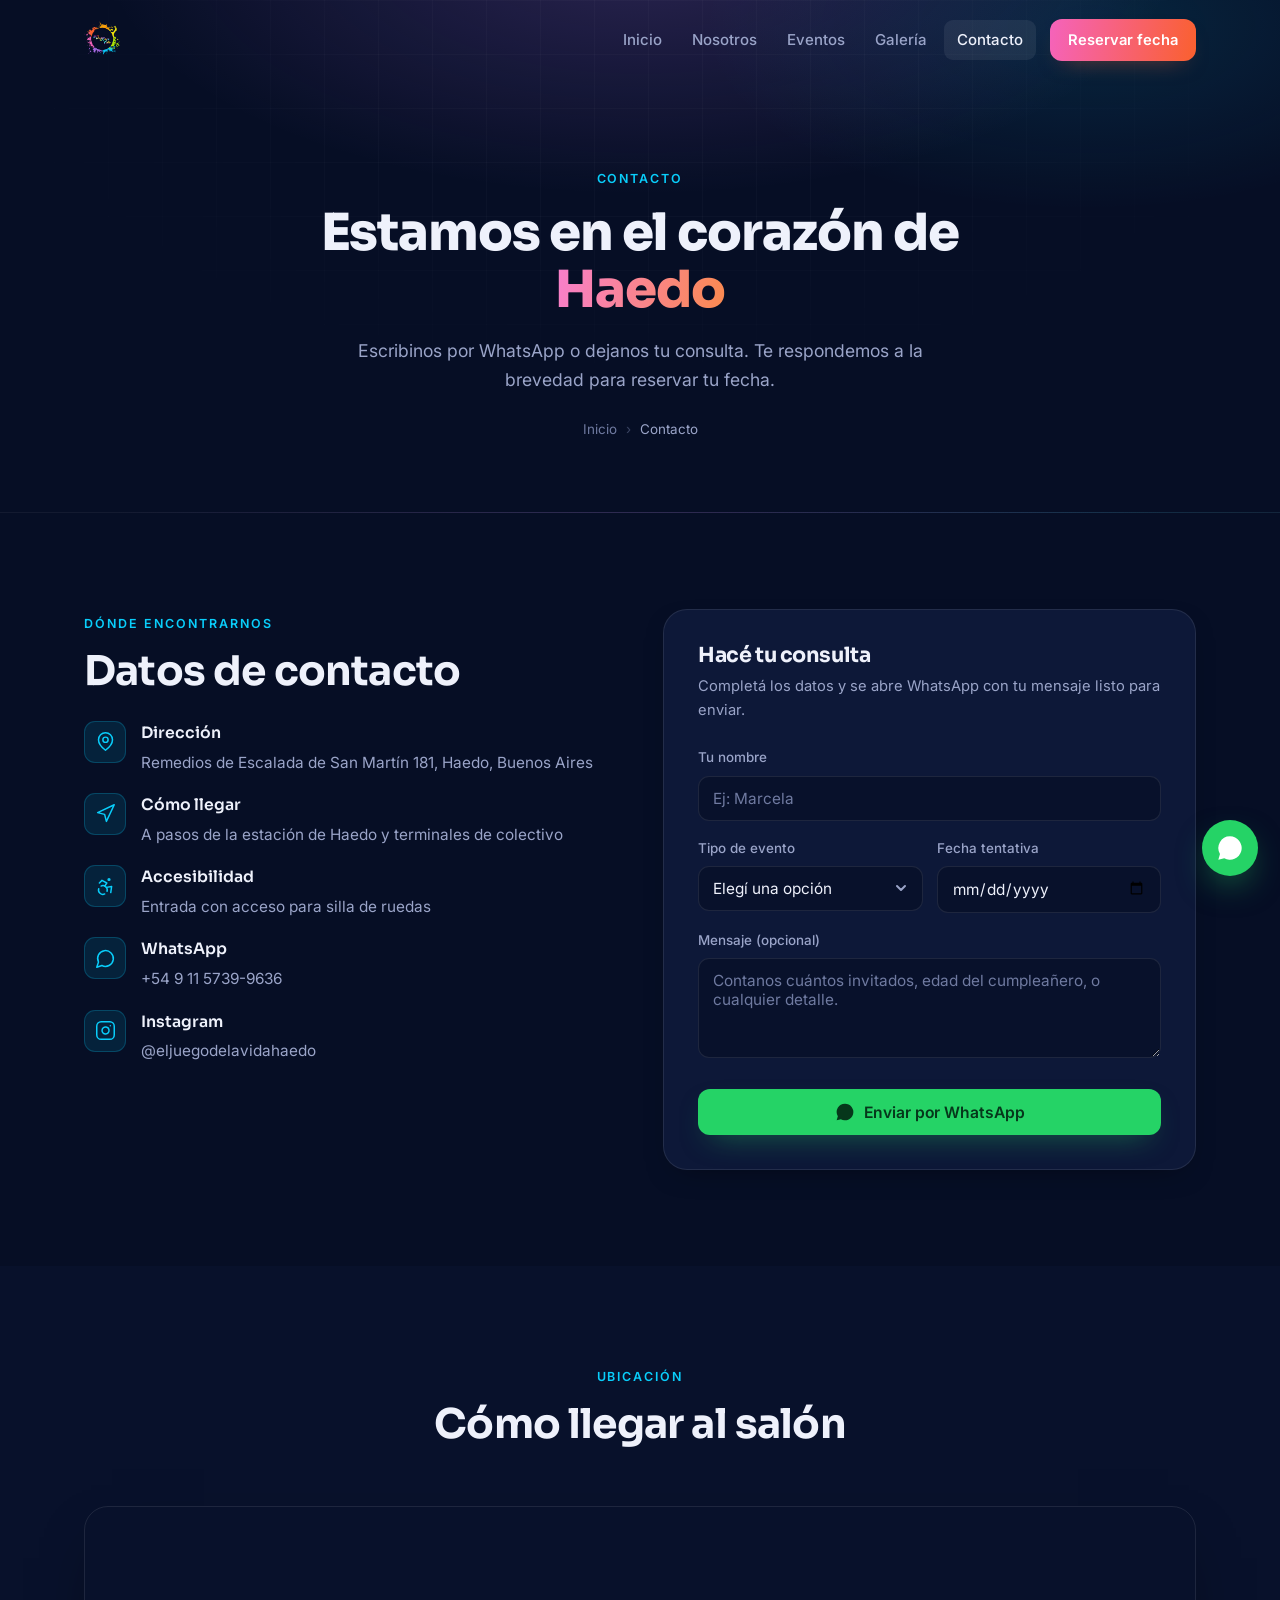
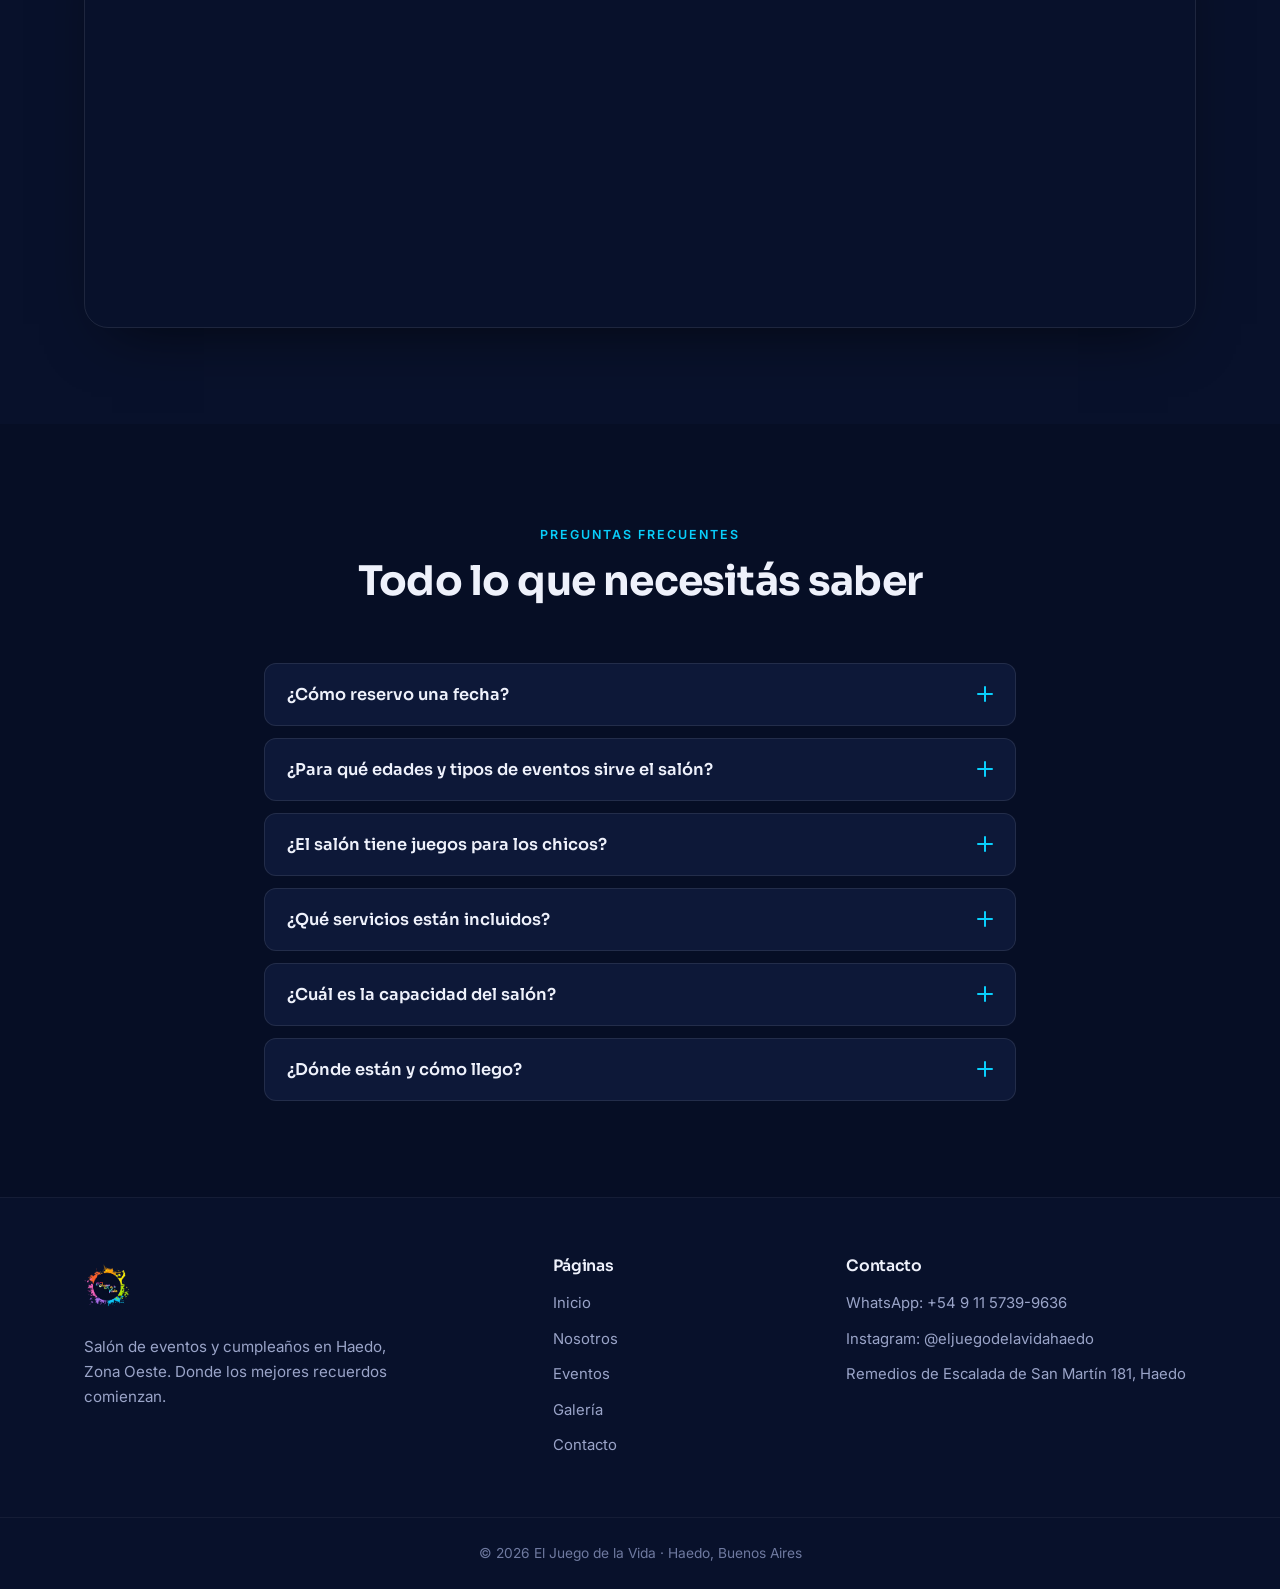
==== commit 05b93d31: "Actualiza el numero de WhatsApp a +54 9 11 5739-9636 Reemplaza en todas las paginas, botones, footer" ====
--- a/contacto.html
+++ b/contacto.html
@@ -5,7 +5,7 @@
   <meta name="viewport" content="width=device-width, initial-scale=1.0" />
   <title>Contacto y Ubicación | El Juego de la Vida — Haedo</title>
 
-  <meta name="description" content="Contactá a El Juego de la Vida: Remedios de Escalada de San Martín 181, Haedo. Escribinos por WhatsApp al +54 9 11 5020-0270 y reservá tu fecha." />
+  <meta name="description" content="Contactá a El Juego de la Vida: Remedios de Escalada de San Martín 181, Haedo. Escribinos por WhatsApp al +54 9 11 5739-9636 y reservá tu fecha." />
   <meta name="robots" content="index, follow" />
   <meta name="theme-color" content="#060e25" />
   <link rel="canonical" href="https://eljuegodelavidahaedo.vercel.app/contacto.html" />
@@ -42,7 +42,7 @@
         <a href="eventos.html" class="nav-link">Eventos</a>
         <a href="galeria.html" class="nav-link">Galería</a>
         <a href="contacto.html" class="nav-link active">Contacto</a>
-        <a href="https://wa.me/5491150200270?text=Hola!%20Quiero%20consultar%20por%20una%20fecha%20en%20El%20Juego%20de%20la%20Vida"
+        <a href="https://wa.me/5491157399636?text=Hola!%20Quiero%20consultar%20por%20una%20fecha%20en%20El%20Juego%20de%20la%20Vida"
            class="btn btn-nav" target="_blank" rel="noopener">Reservar fecha</a>
       </nav>
       <button class="nav-toggle" id="navToggle" aria-label="Abrir menú" aria-expanded="false">
@@ -84,7 +84,7 @@
           </li>
           <li>
             <span class="loc-ic"><svg viewBox="0 0 24 24" fill="none" stroke="currentColor" stroke-width="1.7" stroke-linecap="round" stroke-linejoin="round" aria-hidden="true"><path d="M7.9 20A9 9 0 1 0 4 16.1L2 22Z"/></svg></span>
-            <div><strong>WhatsApp</strong><a href="https://wa.me/5491150200270" target="_blank" rel="noopener" style="color:inherit;">+54 9 11 5020-0270</a></div>
+            <div><strong>WhatsApp</strong><a href="https://wa.me/5491157399636" target="_blank" rel="noopener" style="color:inherit;">+54 9 11 5739-9636</a></div>
           </li>
           <li>
             <span class="loc-ic"><svg viewBox="0 0 24 24" fill="none" stroke="currentColor" stroke-width="1.7" stroke-linecap="round" stroke-linejoin="round" aria-hidden="true"><rect width="20" height="20" x="2" y="2" rx="5"/><path d="M16 11.37A4 4 0 1 1 12.63 8 4 4 0 0 1 16 11.37z"/><line x1="17.5" x2="17.51" y1="6.5" y2="6.5"/></svg></span>
@@ -205,7 +205,7 @@
       </div>
       <div class="footer-col">
         <h4>Contacto</h4>
-        <a href="https://wa.me/5491150200270" target="_blank" rel="noopener">WhatsApp: +54 9 11 5020-0270</a>
+        <a href="https://wa.me/5491157399636" target="_blank" rel="noopener">WhatsApp: +54 9 11 5739-9636</a>
         <a href="https://www.instagram.com/eljuegodelavidahaedo/" target="_blank" rel="noopener">Instagram: @eljuegodelavidahaedo</a>
         <span>Remedios de Escalada de San Martín 181, Haedo</span>
       </div>
@@ -215,14 +215,14 @@
     </div>
   </footer>
 
-  <a href="https://wa.me/5491150200270?text=Hola!%20Quiero%20consultar%20por%20El%20Juego%20de%20la%20Vida"
+  <a href="https://wa.me/5491157399636?text=Hola!%20Quiero%20consultar%20por%20El%20Juego%20de%20la%20Vida"
      class="wa-float" target="_blank" rel="noopener" aria-label="Chatear por WhatsApp">
     <svg viewBox="0 0 24 24" width="28" height="28" fill="currentColor" aria-hidden="true"><path d="M17.47 14.38c-.3-.15-1.75-.86-2.02-.96-.27-.1-.47-.15-.66.15-.2.3-.76.96-.93 1.16-.17.2-.34.22-.64.07-.3-.15-1.25-.46-2.38-1.47-.88-.78-1.47-1.75-1.64-2.05-.17-.3-.02-.46.13-.61.13-.13.3-.34.45-.51.15-.17.2-.3.3-.5.1-.2.05-.37-.02-.52-.08-.15-.66-1.6-.91-2.19-.24-.57-.48-.5-.66-.5-.17 0-.37-.02-.56-.02s-.52.07-.79.37c-.27.3-1.04 1.02-1.04 2.48s1.07 2.88 1.22 3.08c.15.2 2.1 3.2 5.08 4.49.71.31 1.26.49 1.69.62.71.23 1.36.2 1.87.12.57-.08 1.75-.71 2-1.4.25-.69.25-1.28.17-1.4-.07-.13-.27-.2-.57-.35zM12 2a10 10 0 0 0-8.6 15.06L2 22l5.05-1.32A10 10 0 1 0 12 2z"/></svg>
   </a>
 
   <div class="sticky-cta">
-    <a href="https://wa.me/5491150200270?text=Hola!%20Quiero%20consultar%20por%20una%20fecha" class="btn btn-outline" target="_blank" rel="noopener">Consultar</a>
-    <a href="https://wa.me/5491150200270?text=Hola!%20Quiero%20reservar%20una%20fecha" class="btn btn-primary" target="_blank" rel="noopener">Reservar fecha</a>
+    <a href="https://wa.me/5491157399636?text=Hola!%20Quiero%20consultar%20por%20una%20fecha" class="btn btn-outline" target="_blank" rel="noopener">Consultar</a>
+    <a href="https://wa.me/5491157399636?text=Hola!%20Quiero%20reservar%20una%20fecha" class="btn btn-primary" target="_blank" rel="noopener">Reservar fecha</a>
   </div>
 
   <script src="js/script.js"></script>
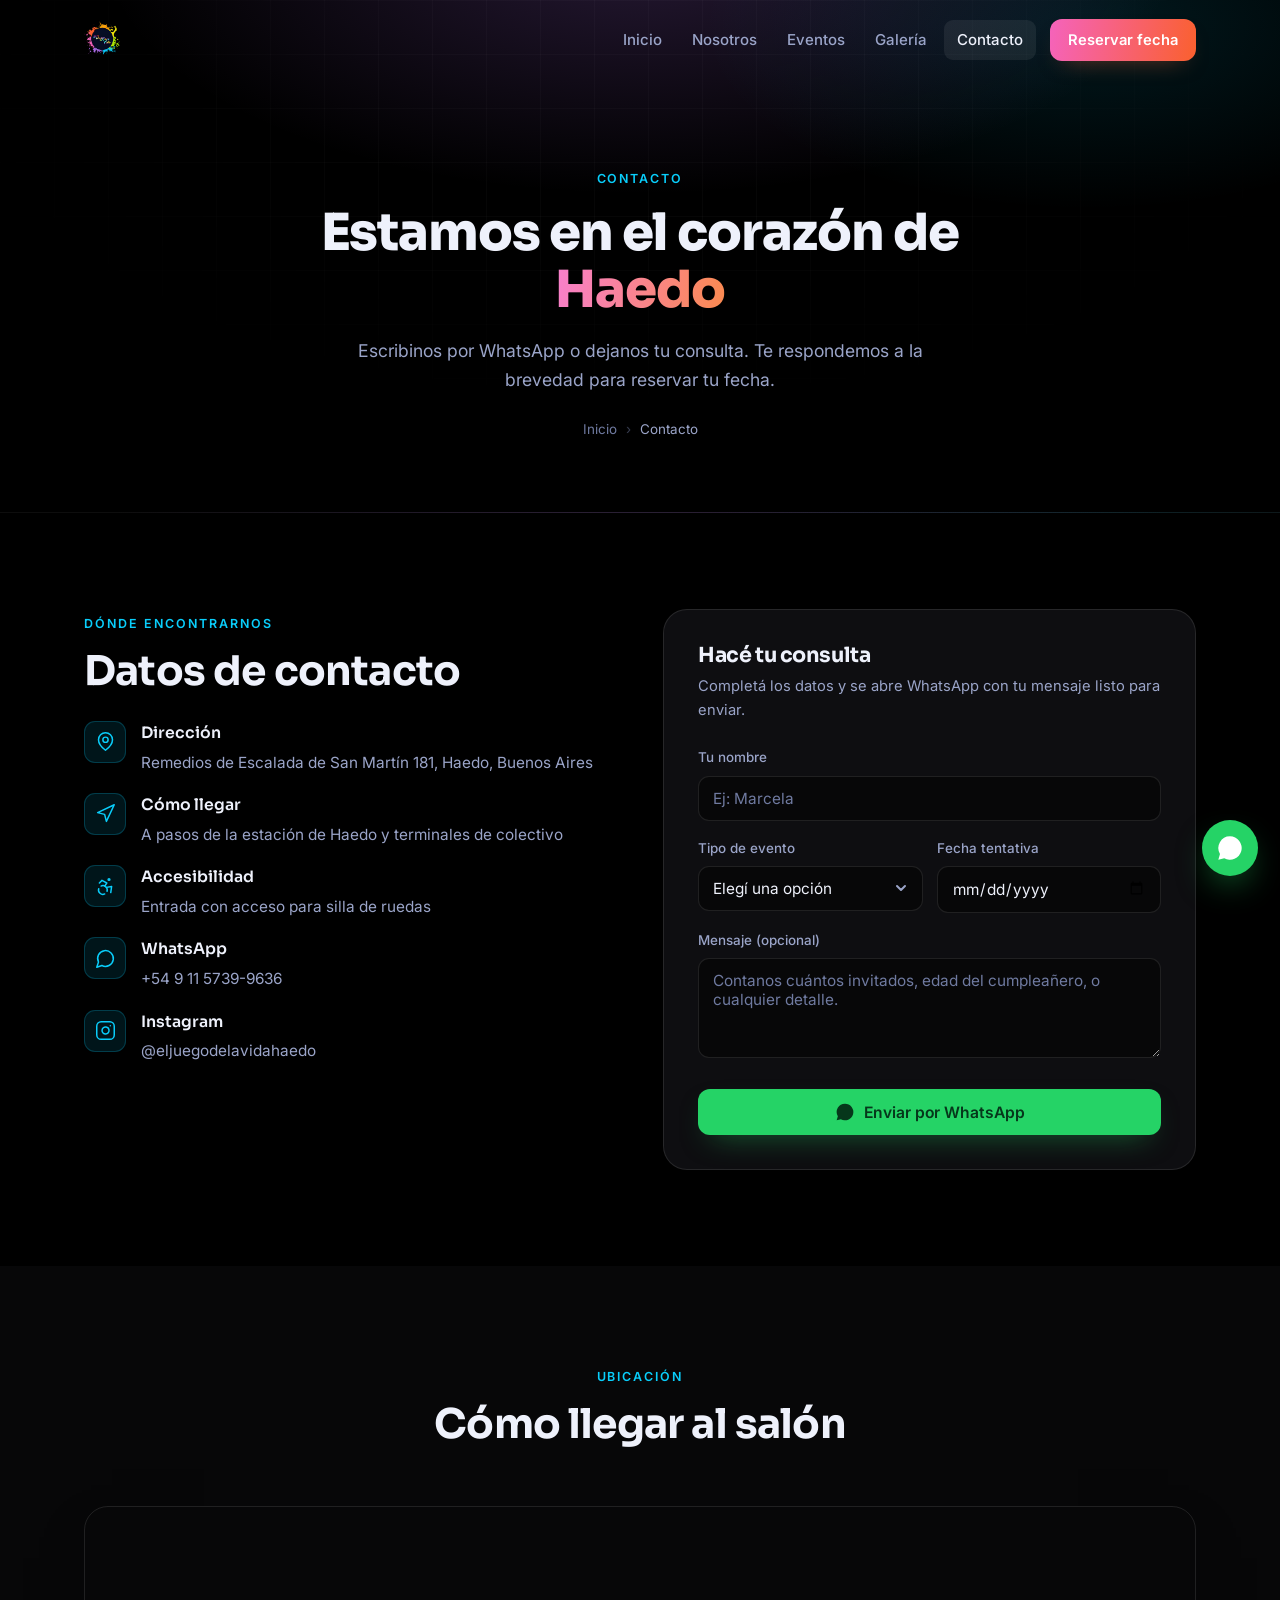
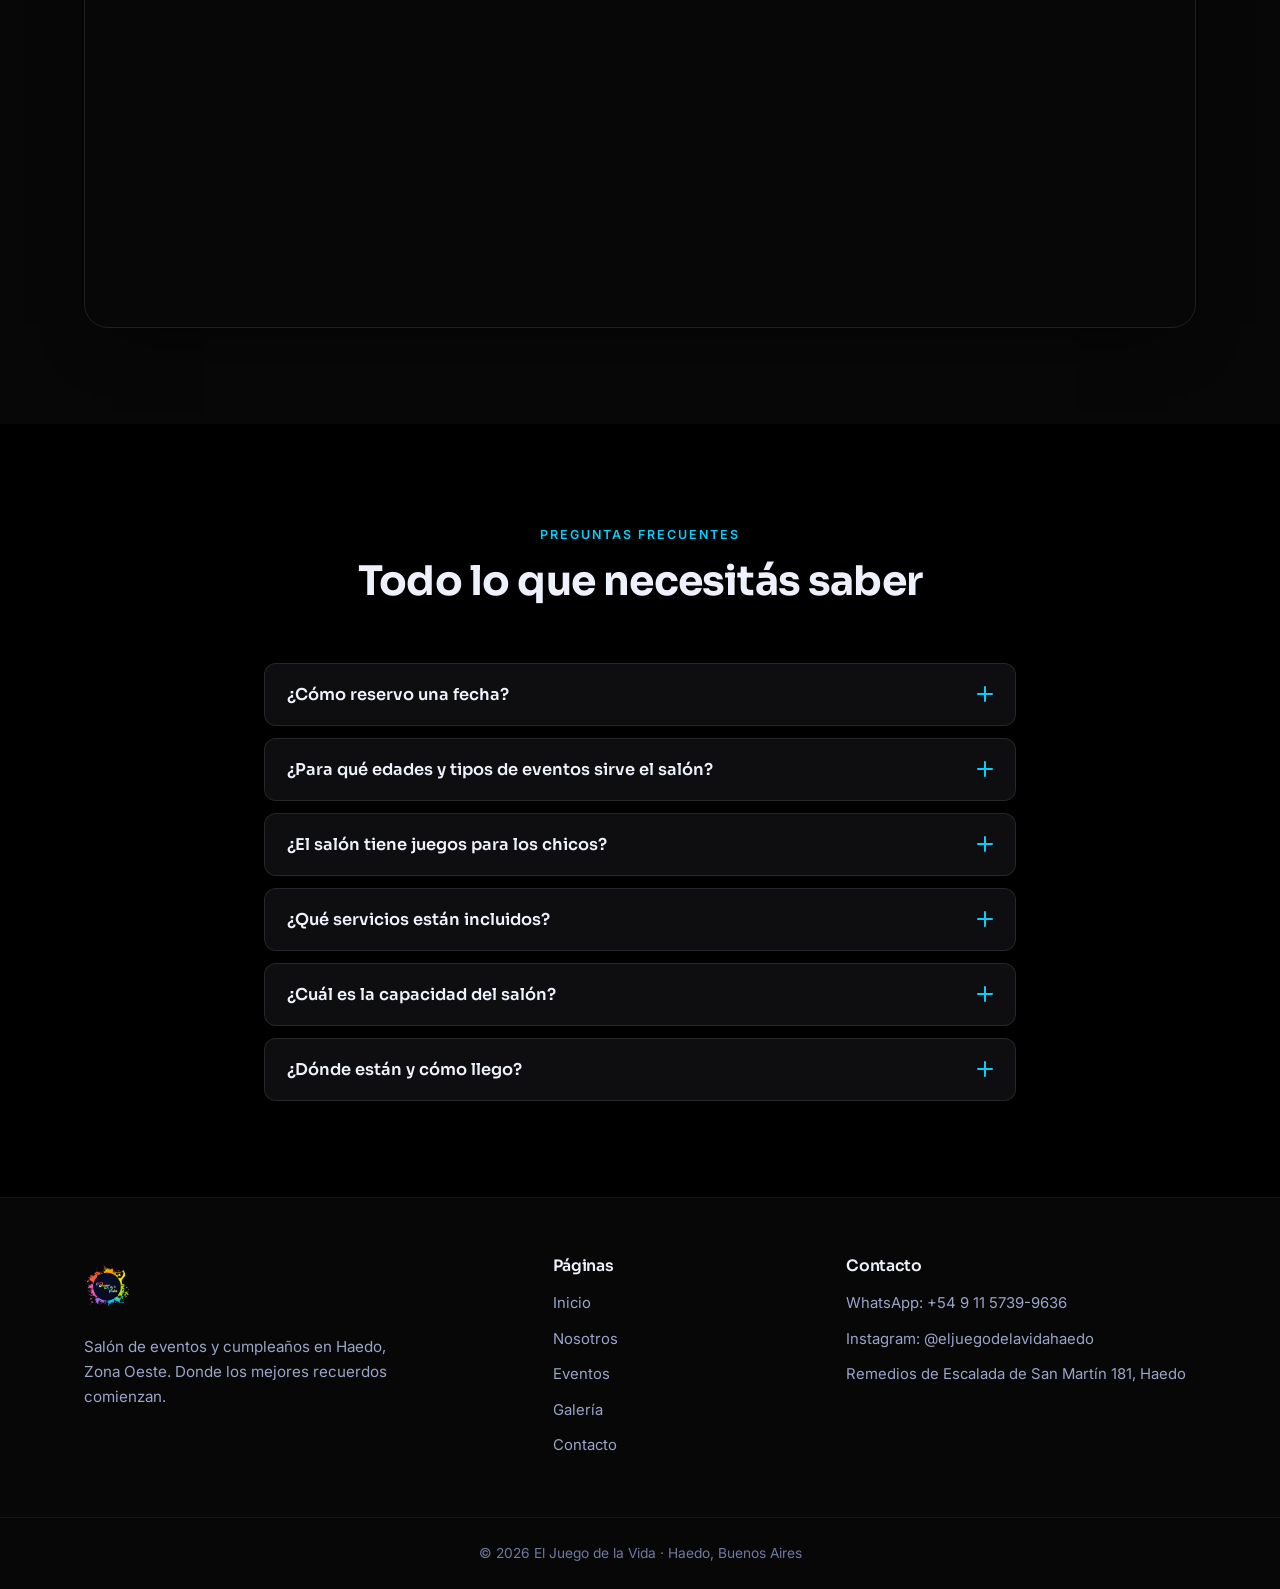
==== commit 9db68a9f: "Fondo negro, saca 15/18 y arregla bug del menu mobile - Tema base cambiado de azul oscuro a negro (#" ====
--- a/contacto.html
+++ b/contacto.html
@@ -7,7 +7,7 @@
 
   <meta name="description" content="Contactá a El Juego de la Vida: Remedios de Escalada de San Martín 181, Haedo. Escribinos por WhatsApp al +54 9 11 5739-9636 y reservá tu fecha." />
   <meta name="robots" content="index, follow" />
-  <meta name="theme-color" content="#060e25" />
+  <meta name="theme-color" content="#000000" />
   <link rel="canonical" href="https://eljuegodelavidahaedo.vercel.app/contacto.html" />
 
   <meta property="og:type" content="website" />
@@ -108,7 +108,6 @@
                 <option value="">Elegí una opción</option>
                 <option>Cumpleaños infantil</option>
                 <option>Fiesta pre-adolescente</option>
-                <option>15 / 18 años</option>
                 <option>Bautismo / Comunión</option>
                 <option>Cumple décadas / adultos</option>
                 <option>Egresaditos / Despedida</option>
@@ -166,7 +165,7 @@
         </div>
         <div class="faq-item reveal">
           <button class="faq-q" aria-expanded="false"><span>¿Para qué edades y tipos de eventos sirve el salón?</span><i></i></button>
-          <div class="faq-a"><p>Hacemos cumpleaños infantiles, fiestas pre-adolescentes, 15 y 18 años, bautismos, comuniones, cumple décadas, agasajos, despedidas, egresaditos, casamientos y hasta reuniones empresariales. Hay un festejo para cada edad.</p></div>
+          <div class="faq-a"><p>Hacemos cumpleaños infantiles, fiestas pre-adolescentes, bautismos, comuniones, cumple décadas, agasajos, despedidas, egresaditos, casamientos y hasta reuniones empresariales. Hay un festejo para cada edad.</p></div>
         </div>
         <div class="faq-item reveal">
           <button class="faq-q" aria-expanded="false"><span>¿El salón tiene juegos para los chicos?</span><i></i></button>
--- a/css/style.css
+++ b/css/style.css
@@ -5,13 +5,13 @@
    =================================================================== */
 
 :root {
-  /* Base */
-  --bg:        #060e25;
-  --bg-2:      #08112b;
-  --bg-3:      #0b1736;
-  --surface:   #0d1838;
-  --surface-2: #111f44;
-  --line:      rgba(255,255,255,.09);
+  /* Base (tema negro) */
+  --bg:        #000000;
+  --bg-2:      #070708;
+  --bg-3:      #0c0c0f;
+  --surface:   #0e0e11;
+  --surface-2: #16161b;
+  --line:      rgba(255,255,255,.10);
   --line-2:    rgba(255,255,255,.05);
 
   /* Accents (paleta de marca) */
@@ -30,7 +30,7 @@
   /* Gradientes (usados con criterio, sólo en acentos clave) */
   --grad-primary: linear-gradient(100deg, #f563bc 0%, #fa602e 100%);
   --grad-text:    linear-gradient(100deg, #f87fce, #fa8a4e);
-  --grad-cool:    linear-gradient(135deg, #1a2a5e, #0d1838);
+  --grad-cool:    linear-gradient(135deg, #1b1b22, #0a0a0d);
 
   --radius:    16px;
   --radius-lg: 24px;
@@ -130,7 +130,7 @@
   border-bottom:1px solid transparent;
 }
 .site-header.scrolled {
-  background: rgba(6,14,37,.78);
+  background: rgba(0,0,0,.8);
   backdrop-filter: blur(16px);
   -webkit-backdrop-filter: blur(16px);
   box-shadow: 0 8px 30px -16px rgba(0,0,0,.6);
@@ -205,12 +205,12 @@
 .hero-card img { width:100%; height:520px; object-fit:cover; }
 .hero-card::after {
   content:""; position:absolute; inset:0;
-  background: linear-gradient(to top, rgba(6,14,37,.82) 2%, rgba(6,14,37,.15) 30%, transparent 55%);
+  background: linear-gradient(to top, rgba(0,0,0,.85) 2%, rgba(0,0,0,.15) 30%, transparent 55%);
 }
 .hero-rating {
   position:absolute; bottom:18px; left:18px; right:18px; z-index:2;
   display:flex; flex-direction:column; gap:6px;
-  background: rgba(11,23,54,.55); backdrop-filter:blur(12px); -webkit-backdrop-filter:blur(12px);
+  background: rgba(0,0,0,.5); backdrop-filter:blur(12px); -webkit-backdrop-filter:blur(12px);
   border:1px solid rgba(255,255,255,.12); border-radius:14px; padding:13px 16px;
 }
 .hero-stars { display:flex; gap:3px; }
@@ -291,7 +291,7 @@
 .gallery-item:hover img { transform: scale(1.06); }
 .gallery-item figcaption {
   position:absolute; inset:auto 0 0 0; padding:34px 20px 18px;
-  background: linear-gradient(to top, rgba(6,14,37,.9), transparent);
+  background: linear-gradient(to top, rgba(0,0,0,.92), transparent);
   font-weight:500; font-size:.95rem; transform: translateY(6px); opacity:0; transition:.4s var(--ease);
 }
 .gallery-item:hover figcaption { transform: translateY(0); opacity:1; }
@@ -424,14 +424,14 @@
 .sticky-cta {
   position:fixed; bottom:0; left:0; right:0; z-index:95;
   display:none; gap:10px; padding:12px 14px;
-  background: rgba(6,14,37,.9); backdrop-filter: blur(14px); -webkit-backdrop-filter: blur(14px);
+  background: rgba(0,0,0,.92); backdrop-filter: blur(14px); -webkit-backdrop-filter: blur(14px);
   border-top:1px solid var(--line);
 }
 .sticky-cta .btn { flex:1; padding:13px 10px; font-size:.95rem; }
 
 /* ---------- Lightbox ---------- */
 .lightbox {
-  position:fixed; inset:0; z-index:200; background:rgba(3,7,20,.92); backdrop-filter:blur(4px);
+  position:fixed; inset:0; z-index:200; background:rgba(0,0,0,.94); backdrop-filter:blur(4px);
   display:flex; align-items:center; justify-content:center; padding:24px;
   opacity:0; visibility:hidden; transition: opacity .35s var(--ease), visibility .35s;
 }
@@ -487,6 +487,15 @@
   .nav .btn-nav { margin:16px 0 0; text-align:center; }
   .nav-toggle { display:flex; }
 
+  /* Fix menú: el backdrop-filter del header scrolleado creaba un containing
+     block que posicionaba mal el panel fijo del menú al abrirlo tras scrollear.
+     En mobile usamos fondo sólido (sin filtro) para evitarlo. */
+  .site-header.scrolled {
+    backdrop-filter: none;
+    -webkit-backdrop-filter: none;
+    background: rgba(0,0,0,.96);
+  }
+
   .section { padding:70px 0; }
   .hero { padding:124px 0 70px; }
   .hero-card img { height:380px; }
